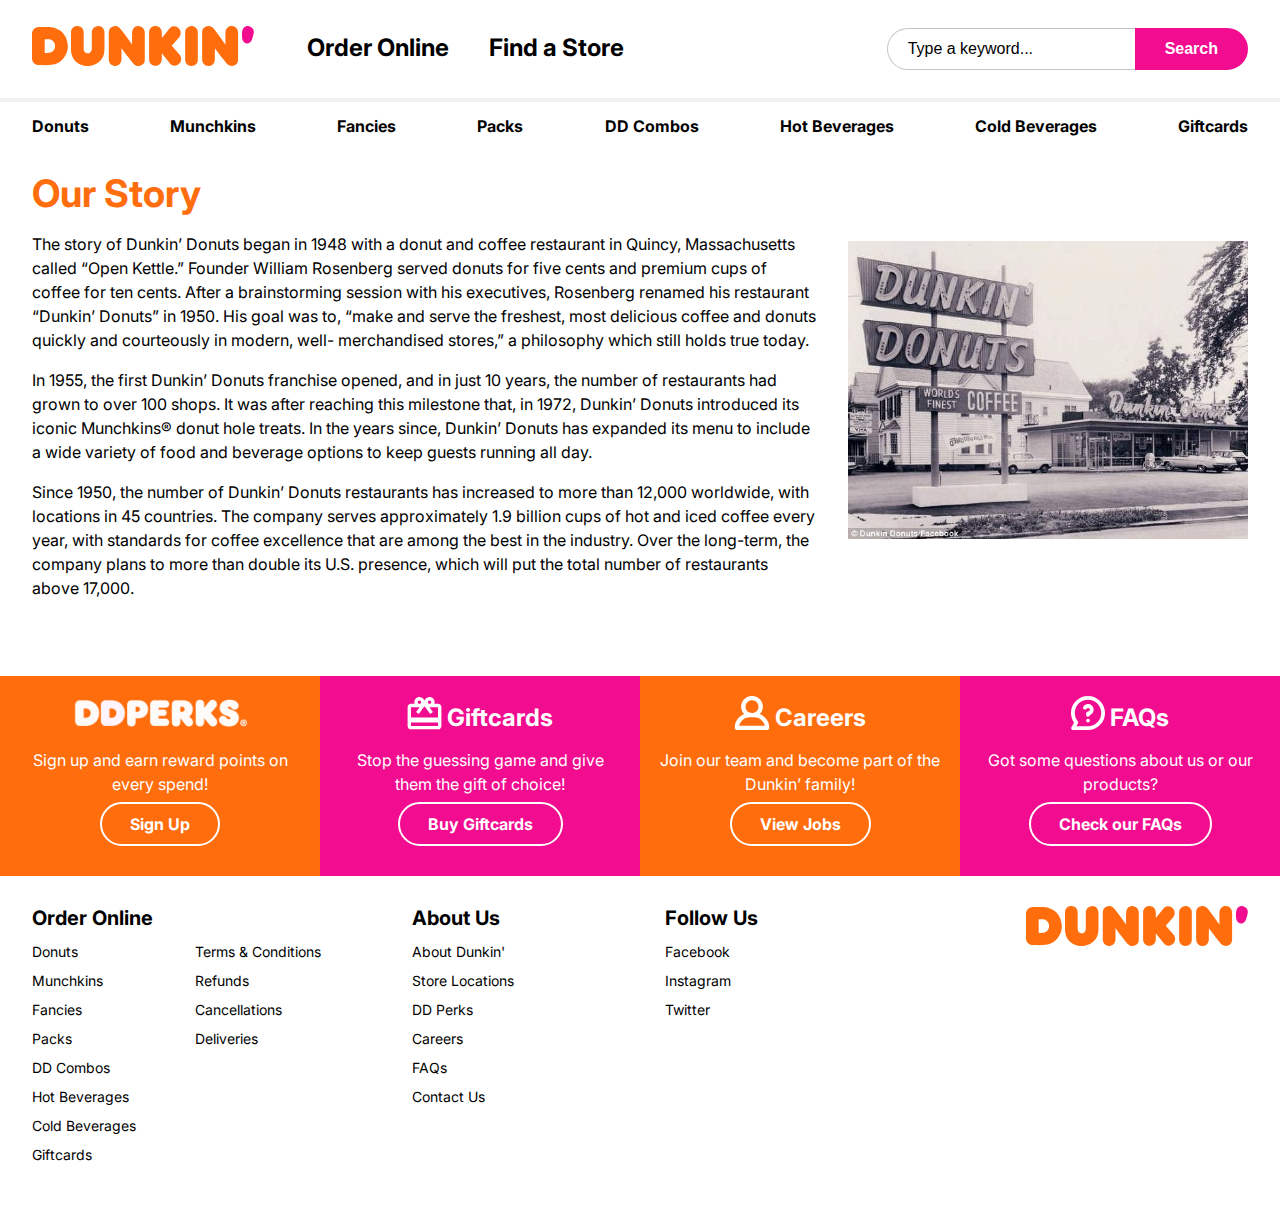
==== about.html @ 311b47f5 "locations and contact page done" ====
<!-- This is a student project for Yoobee School of Design -->
<!DOCTYPE html>
<html lang="en">

<head>
  <title>Dunkin' NZ - Shop Online for Pick-up & Delivery</title>
  <meta charset="utf-8">
  <meta name="viewport" content="width=device-width, initial-scale=1">
  <link href="./css/modal/bootstrap.css" rel="stylesheet">
  <link href="./css/style.css" rel="stylesheet">
  <script src="https://ajax.googleapis.com/ajax/libs/jquery/3.6.0/jquery.min.js"></script>
  <script src="./js/modal/bootstrap.min.js"></script>
  <script src="./js/js.js"></script>

</head>

<body>


  <div class="fixed">
    <header>
      <div class="widthlimit">
        <div class="headerleft">
          <a href="index.html">
            <img id="headerlogo" src="./images/brand/dunkinlogo.svg" alt="Dunkin' NZ" />
          </a>
          <a class="mobilemenubtn" onclick="openNav()"><img src="./images/icons/hamburgermenu.svg" /></a>
        </div>

        <div id="mobileMenu" class="mobilemenu">
          <a href="javascript:void(0)" class="closebtn" onclick="closeNav()"><img
              src="./images/icons/close-white.svg" /></a>
          <a href="order.html">Order Online</a>
          <a href="locations.html">Find a Store</a>
          <a href="about.html">About Dunkin'</a>
          <a href="ddperks.html">DD Perks</a>
          <a href="careers.html">Careers</a>
          <a href="faq.html">FAQs</a>
          <a href="contact.html">Contact Us</a>
        </div>

        <div class="headerright">
          <nav id="headernav">
            <ul class="nav">
              <li class="nav-item">
                <a class="nav-link" href="order.html">Order Online</a>
              </li>
              <li class="nav-item">
                <a class="nav-link" href="locations.html">Find a Store</a>
              </li>
          </nav>

          <form id="headersearch" role="search">
            <div class="desktopview">
              <input type="text" class="search" placeholder="Type a keyword..." 
                name="search"><button type="submit" class="btn btn-primary search">Search</button>
            </div>
            <div class="tabletview">
              <a href="#"><img src="./images/icons/search.svg" /></a>
            </div>
            <div class="mobileview">
              <a href="#"><img src="./images/icons/search.svg" /></a>
            </div>
          </form>
        </div>
      </div>
    </header>

    <nav class="productnav widthlimit">
      <ul class="nav">
        <li class="nav-item">
          <a class="nav-link" href="order.html#donuts">Donuts</a>
        </li>
        <li class="nav-item">
          <a class="nav-link" href="order.html#munchkins">Munchkins</a>
        </li>
        <li class="nav-item">
          <a class="nav-link" href="order.html#fancies">Fancies</a>
        </li>
        <li class="nav-item">
          <a class="nav-link" href="order.html#packs">Packs</a>
        </li>
        <li class="nav-item">
          <a class="nav-link" href="order.html#DDcombos">DD Combos</a>
        </li>
        <li class="nav-item">
          <a class="nav-link" href="order.html#hotbeverages">Hot Beverages</a>
        </li>
        <li class="nav-item">
          <a class="nav-link" href="order.html#coldbeverages">Cold Beverages</a>
        </li>
        <li class="nav-item">
          <a class="nav-link" href="order.html#giftcards">Giftcards</a>
        </li>
      </ul>
    </nav>



  </div>


  <main class="widthlimit">

    <section class="ourstory staticcontent">

        
  
<div>

        <h1>Our Story</h1>
   
    <p>The story of Dunkin’ Donuts began in 1948 with a donut and coffee restaurant in Quincy, Massachusetts called “Open Kettle.” Founder William Rosenberg served donuts for five cents and premium cups of coffee for ten cents. After a brainstorming session with his executives, Rosenberg renamed his restaurant “Dunkin’ Donuts” in 1950. His goal was to, “make and serve the freshest, most delicious coffee and donuts quickly and courteously in modern, well- merchandised stores,” a philosophy which still holds true today.</p>

       <p>In 1955, the first Dunkin’ Donuts franchise opened, and in just 10 years, the number of restaurants had grown to over 100 shops. It was after reaching this milestone that, in 1972, Dunkin’ Donuts introduced its iconic Munchkins® donut hole treats. In the years since, Dunkin’ Donuts has expanded its menu to include a wide variety of food and beverage options to keep guests running all day.</p> 
        
        <p>
        Since 1950, the number of Dunkin’ Donuts restaurants has increased to more than 12,000 worldwide, with locations in 45 countries. The company serves approximately 1.9 billion cups of hot and iced coffee every year, with standards for coffee excellence that are among the best in the industry. Over the long-term, the company plans to more than double its U.S. presence, which will put the total number of restaurants above 17,000.</p>

    </div>

    <div><img src="./images/brand/history.jpg" /></div>
 
        


    <!-- source: https://news.dunkindonuts.com/internal_redirect/cms.ipressroom.com.s3.amazonaws.com/285/files/201610/Dunkin%27%20Donuts%20History_11%203%2016.pdf -->
</section>


<section id="bottomctas">

  <div class="cta-container orange">
      <h4 class="cta-title"><img class="ddperkscta" src="./images/brand/ddperkslogo-white.png"
              alt="DDPerks" /></h4>
      <p class="cta-text">Sign up and earn reward points
          on every spend!</p>
      <a href="ddperks.html" class="btn-outline">Sign Up</a>
  </div>

  <div class="cta-container">
      <h4 class="cta-title"><img src="./images/icons/giftcard.svg" alt="Giftcards" /> Giftcards</h4>
      <p class="cta-text">Stop the guessing game and give them the gift of choice!</p>
      <a href="order.html#giftcards" class="btn-outline">Buy Giftcards</a>
  </div>

  <div class="cta-container orange careers">
      <h4 class="cta-title"><img src="./images/icons/user.svg" alt="Careers" /> Careers</h4>
      <p class="cta-text">Join our team and become part of the Dunkin’ family!</p>
      <a href="careers.html" class="btn-outline">View Jobs</a>
  </div>

  <div class="cta-container faq">
      <h4 class="cta-title"><img src="./images/icons/faq.svg" alt="FAQs" /> FAQs</h4>
      <p class="cta-text">Got some questions about us
          or our products?</p>
      <a href="faq.html" class="btn-outline">Check our FAQs</a>
  </div>

</section>


  </main>


  <footer>
    <div class="widthlimit">

      <nav id="footernav">
        <ul class="footernavitems">
          <li id="orderonline">
            <h5>Order Online</h5>
            <ul class="nav twocolorderonline">
              <li class="nav-item">
                <a class="nav-link" href="order.html#donuts">Donuts</a>
              </li>
              <li class="nav-item">
                <a class="nav-link" href="order.html#munchkins">Munchkins</a>
              </li>
              <li class="nav-item">
                <a class="nav-link" href="order.html#fancies">Fancies</a>
              </li>
              <li class="nav-item">
                <a class="nav-link" href="order.html#packs">Packs</a>
              </li>
              <li class="nav-item">
                <a class="nav-link" href="order.html#DDcombos">DD Combos</a>
              </li>
              <li class="nav-item">
                <a class="nav-link" href="order.html#hotbeverages">Hot Beverages</a>
              </li>
              <li class="nav-item">
                <a class="nav-link" href="order.html#coldbeverages">Cold Beverages</a>
              </li>
              <li class="nav-item">
                <a class="nav-link" href="order.html#giftcards">Giftcards</a>
              </li>
              <li class="nav-item">
                <a class="nav-link" href="orderinfo.html#terms">Terms & Conditions</a>
              </li>
              <li class="nav-item">
                <a class="nav-link" href="orderinfo.html#refunds">Refunds</a>
              </li>
              <li class="nav-item">
                <a class="nav-link" href="orderinfo.html#cancellations">Cancellations</a>
              </li>
              <li class="nav-item">
                <a class="nav-link" href="orderinfo.html#deliveries">Deliveries</a>
              </li>
            </ul>
          </li>

          <li id="aboutus">
            <h5>About Us</h5>
            <ul class="nav aboutus">
              <li class="nav-item">
                <a class="nav-link" href="about.html">About Dunkin'</a>
              </li>
              <li class="nav-item">
                <a class="nav-link" href="locations.html">Store Locations</a>
              </li>
              <li class="nav-item">
                <a class="nav-link" href="ddperks.html">DD Perks</a>
              </li>
              <li class="nav-item">
                <a class="nav-link" href="careers.html">Careers</a>
              </li>
              <li class="nav-item">
                <a class="nav-link" href="faq.html">FAQs</a>
              </li>
              <li class="nav-item">
                <a class="nav-link" href="contact.html">Contact Us</a>
              </li>
            </ul>
          </li>

          <li id="followus">
            <h5>Follow Us</h5>
            <ul class="nav followus">
              <li class="nav-item">
                <a class="nav-link" href="https://www.facebook.com/DunkinDonutsNZ/" target="_blank">Facebook</a>
              </li>
              <li class="nav-item">
                <a class="nav-link" href="https://www.instagram.com/dunkinnz/" target="#blank">Instagram</a>
              </li>
              <li class="nav-item">
                <a class="nav-link" href="https://twitter.com/dunkinnz?lang=en" target="_blank">Twitter</a>
              </li>
            </ul>
          </li>
        </ul>

      </nav>


      <div class="footerlogo">
        <a href="index.html" class="text-dark text-decoration-none">
          <img id="headerlogo" src="./images/brand/dunkinlogo.svg" alt="Dunkin' NZ" />
        </a>
      </div>



    </div>
  </footer>



</body>

</html>
---- css/style.css ----
/* Google Web font */
@import url('https://fonts.googleapis.com/css2?family=Inter:wght@400;700&display=swap');


* {
    box-sizing: border-box; 
}


:root {
    --dunkin-pink: #F20C90;
    --dunkin-pink-hover: linear-gradient(0deg, rgba(0, 0, 0, 0.1), rgba(0, 0, 0, 0.1)), var(--dunkin-pink);
    --dunkin-pink-hover-light: rgba(242, 12, 144, 0.05);
    --dunkin-orange: #FF6D0D;
    font-family: Inter, Arial, Helvetica, sans-serif;
    font-size: 16px;
    color: #000;
    margin: 0 auto;
}

html {
    scroll-behavior: smooth;
  }

html, body {
    background: #fff;
    margin: 0 auto;
    padding: 0;
    line-height: 1.5rem;
}

/* page structure css */

.widthlimit {

    max-width: 1312px;
    margin: 0 auto;
}

.fixed {
    position: fixed;
    top: 0;
    left: 0;
    width: 100%;
    background: #fff;
    z-index: 2;
}

main {
    padding-top: 130px;
    min-width: 375px;
    /* iphone se */
}

main.staticcontent
{
    margin-bottom: 40px;
}

section {
    margin-top: 40px;
}

div.twocol-content {
    display: flex;
    flex-direction: row;
    gap: 32px;
}

.mobilemenubtn,
.mobilemenu {
    display: none;
}

.narrow
{
    
    max-width: 700px;
    margin-left: auto;
    margin-right: auto;
    margin-top: 80px;
    margin-bottom: 40px;
}





/* general css */

h1,
h2,
h3,
h4,
h5,
h6 {
    font-weight: bold;
    padding: 0;
    margin: 0;
    line-height: normal;
}

h1 {
    font-size: 2.375rem;
    color: var(--dunkin-orange);

}

h2 {
    font-size: 2rem;

}

h3 {
    font-size: 1.75rem;

}

h4 {
    font-size: 1.5rem;

}

h5 {
    font-size: 1.25rem;

}

h6 {
    font-size: 1.125rem;

}

.sectiontitle {
    color: var(--dunkin-orange);
}

a,
a:visited {
    color: #000;
    text-decoration: none;
}

input,
select {
    border: 1px solid #C4C4C4;
    border-radius: 60px;
    padding: 11px 20px;
    background: #fff;
    font-size: 1rem;
    color: #000;
}

select {
    -webkit-appearance: none;
    -moz-appearance: none;
    appearance: none;
    background: url(../images/icons/arrow-down.svg) no-repeat right 15px center;
}

select::-ms-expand {
    display: none;
    /*To remove button from IE11 */
}

::placeholder {
    color: #000;
    opacity: 1;
    /* Firefox */
}

:-ms-input-placeholder {
    /* Internet Explorer 10-11 */
    color: #000;
}

::-ms-input-placeholder {
    /* Microsoft Edge */
    color: #000;
}

input:focus,
select:focus {
    border-color: #8C8C8C;
    outline: none;
}


button,
button.btn,
a.btn,
input[type=submit] {
    padding: 10px 28px;
    border-radius: 60px;
    font-weight: bold;
    color: #fff;
    background-color: var(--dunkin-pink);
    font-size: 1rem;
    border: 2px solid var(--dunkin-pink);
    white-space: nowrap;
    cursor: pointer;
}


input:focus::placeholder {
    color: transparent;
}

button:hover,
button:focus,
button.btn:hover,
button.btn:focus,
a.btn:hover,
a.btn:focus {
    background: var(--dunkin-pink-hover);
}


.btn-outline,
a.btn-outline,
button.btn-outline
 {
    padding: 10px 28px;
    border-radius: 60px;
    font-weight: bold;
    color: var(--dunkin-pink);
    background-color: transparent;
    font-size: 1rem;
    border: 2px solid var(--dunkin-pink);
    white-space: nowrap;
    cursor: pointer;
}

button.btn-outline:hover,
button.btn-outline:focus,
.btn-outline:hover,
.btn-outline:focus {
    background: var(--dunkin-pink-hover-light);
}


label {
    border: 0;
    clip: rect(0 0 0 0);
    height: 1px;
    margin: -1px;
    overflow: hidden;
    padding: 0;
    position: absolute;
    width: 1px;
}

/* header css */
header {
    box-shadow: 0px 4px 0px rgba(0, 0, 0, 0.05);
    display: flex;
    padding: 20px 0 20px 0;
}

header div {
    width: 100%;
    display: flex;
    justify-content: space-between;
}

header div .headerleft {
    flex-shrink: 4;
    align-items: center;
}

header div .headerright {
    align-items: center;
}

header nav ul {
    gap: 40px;
}

header nav ul li a {
    font-size: 1.5rem;
}

#headersearch input {
    border-radius: 60px 0px 0px 60px;
    border-right: 0px;
}

#headersearch button {
    border-radius: 0px 60px 60px 0px;
}

/* nav css */

nav ul {
    list-style-type: none;
    padding: 0;
    display: flex;
}

nav ul li {
    font-weight: bold;
    /*  white-space: nowrap;   breaks nav on mobile */
}



nav.productnav ul {
    justify-content: space-between;
    align-items: center;
    overflow: auto;
    min-width: 938px;
    /*min width before nav item words goes in 2 lines*/
    box-sizing: content-box;
}

nav.productnav ul li:first-child {
    padding-left: 0;
}

nav.productnav ul li:last-child {
    padding-right: 0;
}

.desktopview {
    display: block;
}

.tabletview,
.mobileview {
    display: none;
}

.callout {
    position: absolute;
    padding: 16px 16px 20px 16px;
    border-radius: 6px;
    box-shadow: 0 1px 5px 0 rgba(0, 0, 0, .12);
    width: 100%;
    text-align: center;
}

.callout.mobilenav {
    position: absolute;
    right: 0;
    margin: -1px 40px 0px 0px;
    background: var(--dunkin-orange);
    max-width: 200px;
    color: #fff;
}

.callout.mobilenav::after /* callout.mobilenav arrow */
    {
    content: "";
    position: absolute;
    width: 0;
    height: 0;
    top: 0;
    left: 55%;
    border: 0.5em solid #000;
    border-color: transparent transparent var(--dunkin-orange) var(--dunkin-orange);
    transform-origin: 0 0;
    transform: rotate(135deg);
    box-shadow: -3px 3px 4px 0 rgba(0, 0, 0, .08);
}


.callout.mobilenav img {
    height: 68px;
}

.callout.mobilenav .btn-outline {
    margin-top: 10px;
    border-color: #fff !important;
    color: #fff !important;
    background: transparent;
}

.callout.mobilenav {
    display: none;
}

/* footer nav styles is under footer css section */

/* heroimg */

.heroimg img {
    width: 100%;
}



/* product grid css */
.productsgrid {
    display: grid;
    grid-auto-flow: row;
    grid-template-columns: repeat(4, 1fr);
    gap: 32px;
}

.twocol-content .productlist {
    flex-grow: 3;
}

.packs .productsgrid {
    display: grid;
    grid-auto-flow: row;
    grid-template-columns: repeat(3, 1fr);
    /*   gap: 32px; */

}

.productitem {
    text-align: center;
}

.productimg1x1 {
    position: relative;
    width: 100%;
    padding-top: 100%;
    text-align: center;
    /* this div exists for 1:1 ratio */
}

.productimg

/* 1:1 ratio */
    {
    position: absolute;
    top: 0;
    left: 0;
    bottom: 0;
    right: 0;
    text-align: center;
    width: 100%;
}

.producttext {
    padding: 0 0px 20px 0px;
}

.modal .closecontainer {
    text-align: right;
}

.modalclose {
    margin: 0px;
    padding: 0px;
    background: none;
    border: 0;
    text-align: right;
    cursor: pointer;
}

.modalclose:hover,
.modalclose:active,
.modalclose:focus {
    background: none;
}

.modal-header h2 {
    text-align: center;
    color: var(--dunkin-orange);
    font-size: 2.375rem;
}

.modal-body .productimgcontainer {
    width: 100%;
    text-align: center;

}

.modalproductimg {
    width: 80%;
}

.modal .selectionheader {
    border-bottom: 1px solid #C4C4C4;
    display: flex;
    justify-content: space-between;
    padding-bottom: 8px;
    margin-bottom: 20px;
}

.modal .selectioncount {
    padding: 2px 15px;
    background: var(--dunkin-orange);
    color: #fff;
    border-radius: 30px;
    font-size: 0.75rem;
    font-weight: bold;
}

.flavour {
    padding: 0;
    margin: 0;
    list-style-type: none;
    columns: 2;
    -webkit-columns: 2;
    -moz-columns: 2;
}

.modal .donut-flavour li {
    display: flex;
    align-items: center;
    padding: 5px 0 5px 0;
    margin: 0;
    gap: 10px;
}

.modal .qty-number {
    white-space: nowrap;
    display: flex;
    gap: 5px;
}

.modal .qty-number input {
    padding: 0px;
    width: 24px;
    text-align: center;
    border: 0;
}

.modal .qty-number img {
    width: 18px;
    cursor: pointer;
    vertical-align: middle;
}

.modal img.thumb {
    width: 40px;
    height: auto;
}

.modal-footer-content {
    border-top: 1px solid #C4C4C4;
    padding-top: 16px;
    display: flex;
    align-items: center;
    justify-content: space-between;
    gap: 10px;
}

.modal-footer-content .qty-number {
    gap: 10px;
}

.modal .sidebysidebtns {
    display: flex;
    gap: 10px;
}

.modal .sidebysidebtns.fullwidth
{
    display: flex;
    gap: 10px;
    margin-top: 32px;
}

.modal .sidebysidebtns.fullwidth a
{ 
    display: block;
    width: 100%;
    text-align: center;
    line-height: initial;
}

#signuploginModal h5,
#cartModal h5
{
    color: var(--dunkin-pink);
    text-align: center;
    margin-top: 32px;
    margin-bottom: 12px;
}

#signuploginModal
{
    text-align: center;
}



/* order details box */
#orderdetails {
    border: 1px solid #C4C4C4;
    filter: drop-shadow(0px 4px 4px rgba(0, 0, 0, 0.25));
    border-radius: 10px;
    padding: 30px;
    background: #fff;
    width: 304px;
    text-align: center;
}

#orderdetails h4 {
    color: var(--dunkin-pink);
}

#orderdetails input,
#orderdetails select,
#orderdetails button,
#orderdetails .btn,
#signuploginModal input,
#cartModal input
{
    display: block;
    margin-bottom: 10px;
    width: 100%;
    line-height: initial;
}

#orderdetails h5,
.btn-checkout {
    margin-top: 32px;
    margin-bottom: 12px;
    line-height: initial;
}

a.underlined {
    text-decoration: underline;
    color: var(--dunkin-pink);
}

.radiotoggle {
    display: flex;
    margin-bottom: 10px;
}

.radiotoggle input[type=radio] {
    height: 1px;
    margin: -1px;
    overflow: hidden;
    padding: 0;
    position: relative;
    width: 1px !important;
    display: inline;
}


.pickupdeliverybtn {
    height: auto;
    margin: 0;
    overflow: auto;
    padding: 8px 8px;
    border-radius: 60px;
    position: relative;
    display: inline-block;
    cursor: pointer;
    width: 50%;
    border: 2px solid var(--dunkin-pink);
    color: var(--dunkin-pink);
    background-color: #fff;
    font-weight: bold;
    text-align: center;
}

.radiotoggle input[type=radio]:checked+label {
    background-color: var(--dunkin-pink);
    color: #fff;
}

.radiotoggle #pickupbtn {
    border-radius: 60px 0px 0px 60px;
    padding-left: 14px;
    padding-right: 8px;
}

.radiotoggle #deliverybtn {
    border-radius: 0px 60px 60px 0px;
}

label img {
    vertical-align: middle;
}

a.anchor
{display: block; position: relative; top: -160px; visibility: hidden; }

.cart-item,
.cart-total {
    display: flex;
    gap: 16px;
    text-align: left;
    border-bottom: 1px solid #C4C4C4;
    padding-bottom: 10px;
    margin-bottom: 10px;
    justify-content: space-between;
    font-weight: bold;
}

.cart-total {
    border-bottom: 0px;
}

.cart-item-desc {
    font-weight: normal;
    color: #8C8C8C;
}

.callout.itemadded {
    position: absolute;
    width: 304px;
    margin: -35px 0px 0px -354px;
    background: #fff;
}

.callout.itemadded::after /* callout.itemadded arrow */
    {
    content: "";
    position: absolute;
    width: 0;
    height: 0;
    top: 55%;
    left: 303px;
    border: 0.5em solid #000;
    border-color: transparent transparent #fff #fff;
    transform-origin: 0 0;
    transform: rotate(225deg);
    box-shadow: -3px 3px 4px 0 rgba(, 0, 0, .08);
}

#orderdetails .callout.itemadded h5 {
    margin: 0;
    padding: 0;
}

.callout.itemadded .closecallout {
    text-align: right;
    cursor: pointer;
}

.delete
{
    cursor: pointer;
}

#emptycart, p#emptycart-modal
{
    display: none;
    text-align: center;
}



input[type=submit]:disabled {
    opacity: 0.5;
    cursor: default;
}

.checkout-helpertext {
    display: block;
    font-size: 0.75rem;
    line-height: 1.25rem;
    color: #000;
}

#mobile-viewcart-bar {
    display: none;
}


.ourstory
{

    display: flex;
    gap: 32px;
    align-items: center;
}

.ourstory img{
    width: 400px;
}


/* Locations css */

.contactlocation h1
{
    margin-bottom: 20px;
}

.contactlocation h5
{   
    margin-bottom: 10px;
}

.contactlocation input {
    width: 100%;
    margin-bottom: 10px;
}

.contactlocation h1 
{
   text-align: center;
}

.branchsearch
{
    background: url(../images/icons/search.svg) no-repeat 15px;
    padding-left: 50px;
}

#storeslist
{
    display: flex;
    justify-content:space-between;
    gap: 16px;
    align-items: center;
    margin-top: 45px;
    padding-bottom: 20px;
}

#storeslist .sortbyfilter
{
    display: flex;
    gap: 16px;
}

#storeslist label {
    border: 0;
    clip:auto;
    height: auto;
    margin: 0px;
    overflow:unset;
    padding: 10px 0px 10px 0px;
    position: relative;
    width: auto;
}

#storeslist select
{
padding-right: 40px;
}

.sortbyfilter label
{
padding: 0 !important;
margin: 0 !important;
white-space: nowrap;
}

.sortbyfilter select {
    width: 100%;
}

.sortby, .filter {
    display: flex;
    gap: 10px;
    align-items: center;
}

.storebranch
{
    display: flex;
    gap: 16px;
    align-items: flex-start;
    justify-content: space-between;
    border-top: 1px solid #c4c4c4;
    padding-bottom: 30px;
    padding-top: 20px;

}



.storestatus
{
    text-align: right;
}

.storeopen, .storeclosed
{
    font-weight: bold;
}

.storeopen::before
{
    content:url('../images/icons/storeopen.svg');
    vertical-align: -15%;
}

.storeclosed::before
{
    content:url('../images/icons/storeclosed.svg');
    vertical-align: -15%;
}

.openclosetime
{
    margin-bottom:20px;
}

.storedetails a.underlined {
    color: #000;
}


/* bottom ctas */
#bottomctas {
    margin-top: 60px;
    display: grid;
    grid-auto-flow: row;
    grid-template-columns: repeat(4, 1fr);
    color: #fff;
    row-gap: 10px;
}

.cta-container {
    background-color: var(--dunkin-pink);
    padding: 20px 20px 40px 20px;
    text-align: center;
}

.orange {
    background-color: var(--dunkin-orange);
}

.cta-title {
    margin: 0 auto;
}

.cta-title img {
    height: 34px;
    vertical-align: -15%;
}



.cta-container a.btn-outline {

    border-color: #fff;
    color: #fff;
    background: transparent;
}

/* footer css */
footer {
    box-shadow: 0px -4px 4px rgba(0, 0, 0, 0.05);
    padding: 30px 0px 30px 0px;
    display: flex;
    margin-top: 40px;
}

footer div.widthlimit {
    display: flex;
    flex-grow: 1;
    gap: 32px;
}

footer nav {
    flex-grow: 3;
    padding: 0;
}

footer nav ul.footernavitems {
    display: flex;
    flex-direction: row;
    gap: 32px;
    flex-grow: 1;
    margin: 0px;
}

footer ul li {
    padding: 0px;
    margin-bottom: 5px;
    font-weight: normal;
    font-size: .875rem;
    flex-grow: 1;
}

footer h5 {
    margin-bottom: 10px;
}

footer nav ul li ul {
    flex-direction: column;
}

ul.twocolorderonline {
    display: grid;
    grid-auto-flow: column;
    grid-template-columns: auto auto;
    grid-template-rows: auto auto auto auto auto auto auto auto;
    flex-grow: 1;
}


.footerlogo {
    flex-grow: 1;
    text-align: right;
}


/******* desktop 1342px wide and below *******/
@media only screen and (max-width: 1342px) {

    header,
    nav,
    .productlist,
    .shop,
    .staticcontent,
    footer
    
    {
        padding-left: 32px;
        padding-right: 32px;
    }

    .leftcol {
        padding: 0px;
    }

    footer {
        margin-top: 0;
    }

    .productnav {

        overflow: scroll;
    }




}


/******* desktop 1042px wide and below *******/

@media only screen and (max-width: 1042px) {



    #headersearch .desktopview {
        display: none;
    }

    #headersearch .tabletview {
        display: block;
    }



}

/******* 962px wide and below show nav callout *******/

@media only screen and (max-width: 962px) {


    .callout.mobilenav {
        display: block;
    }

    .leftcol .productsgrid {
        grid-template-columns: repeat(2, 1fr);
    }

}




/********* tablet **********/
@media only screen and (max-width: 820px) {



    .productsgrid {
        grid-template-columns: repeat(2, 1fr);
        gap: 16px;
    }

    #bottomctas {
        grid-template-columns: repeat(2, 1fr);
        column-gap: 0;
        row-gap: 0;
    }

    .tabletview {
        display: block;
    }

    .desktopview,
    .mobileview {
        display: none;
    }


    .productnav {
        padding-left: 0px;
        padding-right: 0px;
    }

    .productnav ul {
        padding-left: 32px;
        padding-right: 32px;
    }

    nav.productnav ul {

        justify-content: flex-start;
        gap: 40px;

    }



    header nav ul li a {
        font-size: 1.25rem;
        padding: 0px;
    }

    button,
    a.btn,
    a.btn-outline,
    .btn.btn-outline,
    .btn-outline
    {
        padding: 10px 20px;
    }

    .careers {
        background-color: var(--dunkin-pink);
    }

    .faq {
        background-color: var(--dunkin-orange);
    }


    footer .widthlimit {
        flex-direction: column;
    }



    .footerlogo {
        text-align: right;
        margin-top: -100px;
    }





}




/******** smaller tablet - mobile *********/
@media only screen and (max-width: 663px) {

    header,
    nav,
    .productlist,
    .twocol-content,
    .shop,
    .staticcontent,
    footer {
        padding-left: 22px;
        padding-right: 22px;
    }

    header {
        padding-top: 22px;
        padding-bottom: 10px;
    }

    header .widthlimit {
        flex-direction: column;
        gap: 10px;
    }

    header nav ul {
        margin: 0px;
        gap: 40px;
    }

    header #headernav {
        padding-left: 0px;
    }


    header #headernav ul li {
        padding: 0px;
    }

    .headerleft {
        display: flex;
        justify-content: space-between;
    }

    .mobilemenubtn,
    .mobilemenu {
        display: block;
    }

    .mobilemenu {
        height: 100%;
        width: 0;
        position: fixed;
        z-index: 5;
        top: 0;
        right: 0;
        background-color: var(--dunkin-orange);
        overflow-x: hidden;
        transition: 0.5s;
        padding-top: 60px;
        box-shadow: -4px 0px 4px rgba(0, 0, 0, 0.25);
    }

    .mobilemenu a {
        padding: 10px 10px 10px 40px;
        text-decoration: none;
        font-size: 1.25rem;
        ;
        font-weight: bold;
        color: #fff;
        display: block;
        transition: 0.3s;
        white-space: nowrap;
        overflow-x: hidden;
    }

    .mobilemenu a:hover {
        color: #ffff;
    }

    .mobilemenu .closebtn {
        position: absolute;
        top: 28px;
        right: 22px;
        padding: 0px;
    }

    .mobilemenu .closebtn img {
        width: 24px;
    }


    .productnav ul {
        padding-left: 22px;
        padding-right: 22px;
    }

    main {
        padding-top: 150px;
    }

    main.home {
        padding-top: 130px;
    }



    

    .leftcol {
        padding: 0px;
    }



    h5.product-title {
        font-size: 1.125rem;

    }

    .mobileview {
        display: block;
    }

    #headersearch .tabletview,
    .tabletview {
        display: none;
    }

    .productsgrid {
        gap: 15px;
    }

    .flavour {
        columns: 1;
        -webkit-columns: 1;
        -moz-columns: 1;
    }

    .modal-footer-content .qty-number h5 {
        display: none;
    }

    #bottomctas {
        grid-template-columns: repeat(1, 1fr);
    }

    .careers {
        background-color: var(--dunkin-orange);
    }

    .faq {
        background-color: var(--dunkin-pink);
    }


.narrow
{
    margin-top: 40px;
}

    
        #storeslist,
        .sortbyfilter
        {
            flex-direction: column;
            gap: 10px;
            width: 100%;
 
        }
    
     #storeslist h5
        {
            margin-top: 0px;
            text-align:left;
            width: 100%;
            margin-bottom: 0px;
        }
    




    footer ul.footernavitems {
        display: grid !important;
        grid-auto-flow: row;
        grid-template-columns: 50% 50%;
        grid-template-rows: auto auto;
        column-gap: 16px;
        row-gap: 16px;
    }

    footer li#orderonline {
        grid-column: 1 / 3;
        /* spans columns 1 to 3 */
        grid-row: 1;

    }

    ul.twocolorderonline {
        grid-template-columns: 50% auto;
        column-gap: 16px;
    }

    footer li#aboutus {
        grid-column: 1;
        grid-row: 2;

    }

    footer li#followus {
        grid-column: 2;
        grid-row: 2;
    }

    .footerlogo {
        text-align: center;
        margin-top: 0px;
    }

    #orderdetails {
        display: none;
    }

    #mobile-viewcart-bar {
        display: flex;
        position: fixed;
        left: 0px;
        bottom: 0px;
        background: #fff;
        padding: 22px;
        width: 100%;
        /*  z-index: 2; */
        box-shadow: 0px -4px 4px rgba(0, 0, 0, 0.15);
        gap: 10px;
    }

    #mobile-viewcart-bar a {
        display: block;
        text-align: center;
        width: 100%;
        line-height: initial;
    }



}

/*************** mobile below 380px *********/
@media only screen and (max-width: 379px) {
#cartModal .sidebysidebtns.fullwidth
{
flex-direction: column;
}
}

/*************** super small below 375px *********/
@media only screen and (max-width: 374px) {
    .productsgrid {
        grid-template-columns: repeat(1, 1fr);
        gap: 16px;
    }

    header nav ul {
        margin: 0px;
        gap: 20px;
    }

    header nav ul li a {
        font-size: 1rem;
        padding: 0px;
    }

}
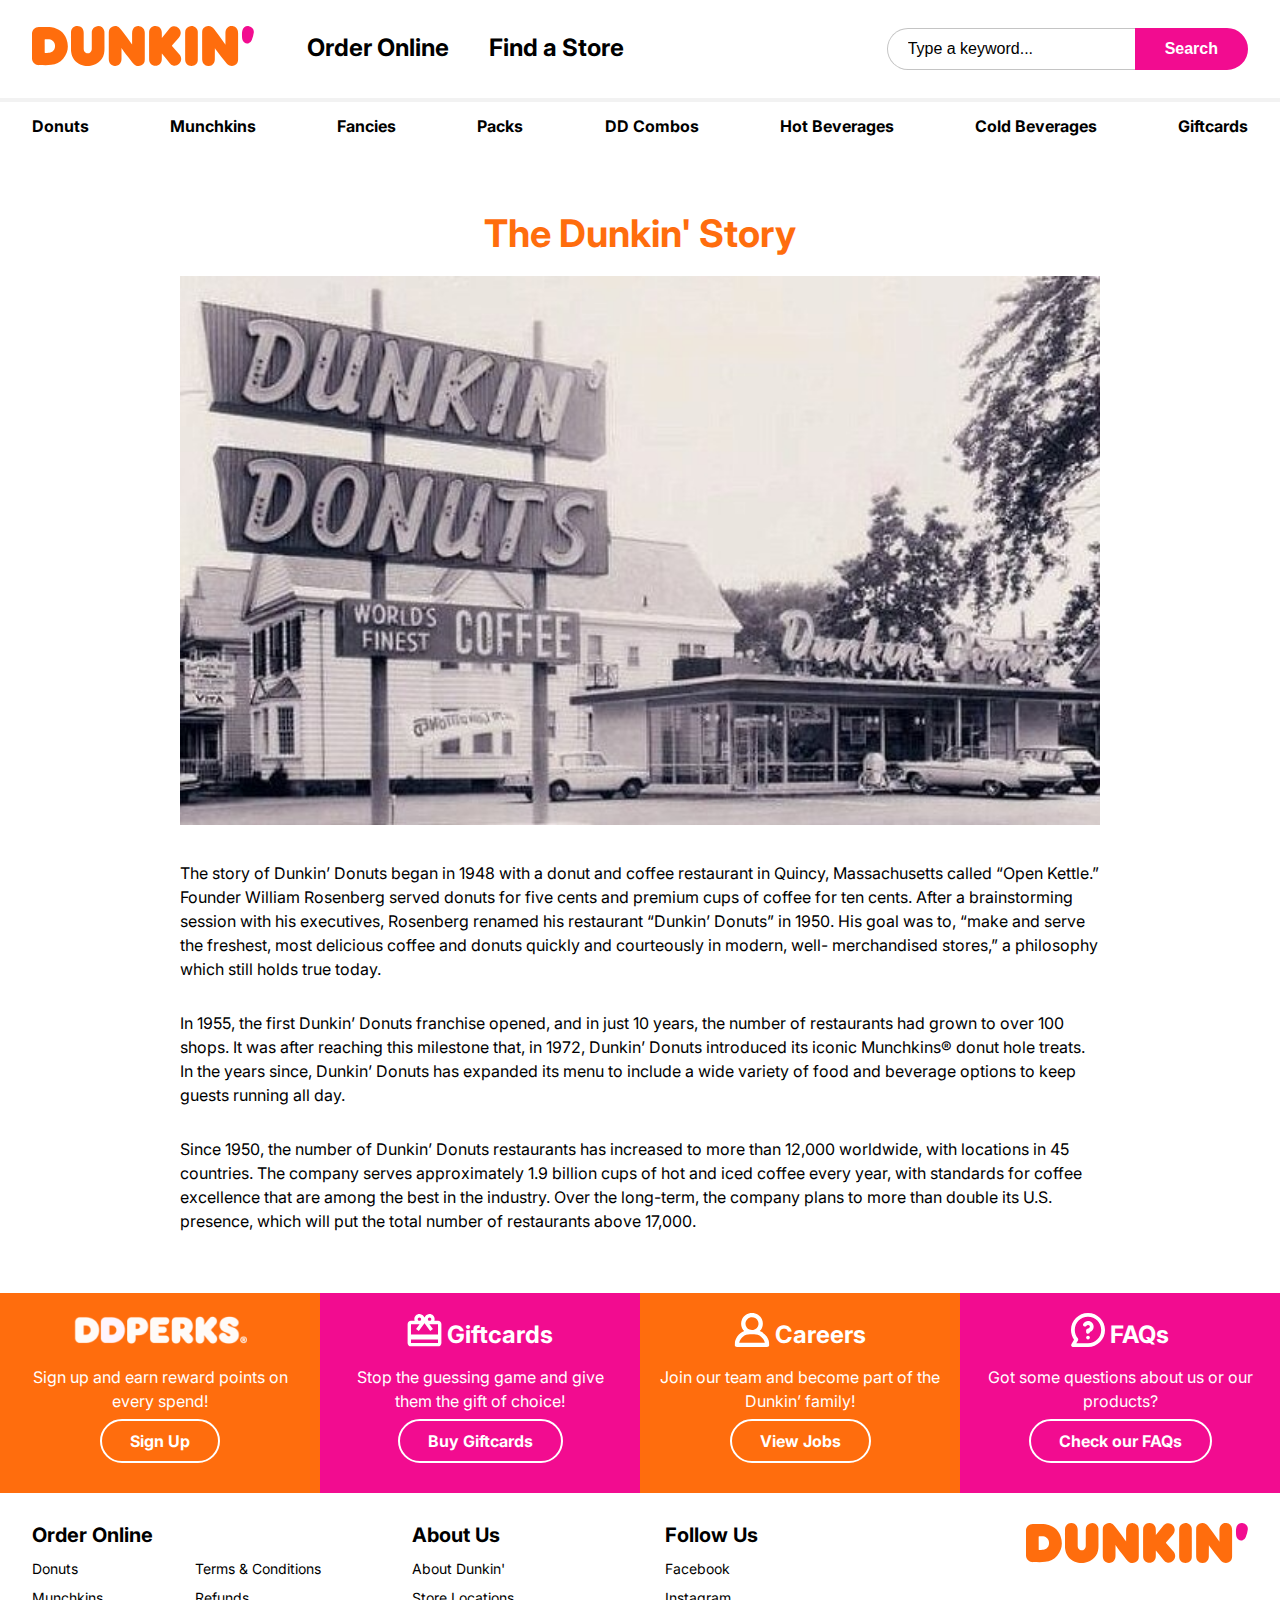
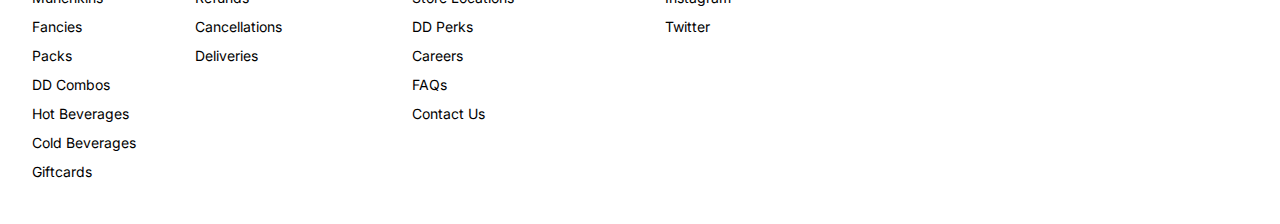
==== commit 8a7bf0fb: "modal in middle of page" ====
--- a/about.html
+++ b/about.html
@@ -102,13 +102,15 @@
 
   <main class="widthlimit">
 
-    <section class="ourstory staticcontent">
+    <section class="ourstory staticcontent narrow">
 
         
   
-<div>
-
-        <h1>Our Story</h1>
+
+
+        <h1>The Dunkin' Story</h1>
+
+        <div><img src="./images/brand/history.jpg" /></div>
    
     <p>The story of Dunkin’ Donuts began in 1948 with a donut and coffee restaurant in Quincy, Massachusetts called “Open Kettle.” Founder William Rosenberg served donuts for five cents and premium cups of coffee for ten cents. After a brainstorming session with his executives, Rosenberg renamed his restaurant “Dunkin’ Donuts” in 1950. His goal was to, “make and serve the freshest, most delicious coffee and donuts quickly and courteously in modern, well- merchandised stores,” a philosophy which still holds true today.</p>
 
@@ -117,9 +119,9 @@
         <p>
         Since 1950, the number of Dunkin’ Donuts restaurants has increased to more than 12,000 worldwide, with locations in 45 countries. The company serves approximately 1.9 billion cups of hot and iced coffee every year, with standards for coffee excellence that are among the best in the industry. Over the long-term, the company plans to more than double its U.S. presence, which will put the total number of restaurants above 17,000.</p>
 
-    </div>
-
-    <div><img src="./images/brand/history.jpg" /></div>
+
+
+
  
         
 
--- a/css/style.css
+++ b/css/style.css
@@ -75,7 +75,7 @@
 .narrow
 {
     
-    max-width: 700px;
+    max-width: 984px;
     margin-left: auto;
     margin-right: auto;
     margin-top: 80px;
@@ -104,6 +104,12 @@
     font-size: 2.375rem;
     color: var(--dunkin-orange);
 
+}
+
+.narrow h1 
+{
+   text-align: center;
+   margin-bottom: 20px;
 }
 
 h2 {
@@ -375,7 +381,7 @@
     background: transparent;
 }
 
-.callout.mobilenav {
+#calloutmobilenav {
     display: none;
 }
 
@@ -735,7 +741,7 @@
 
 #emptycart, p#emptycart-modal
 {
-    display: none;
+    display: none; 
     text-align: center;
 }
 
@@ -761,22 +767,21 @@
 .ourstory
 {
 
-    display: flex;
-    gap: 32px;
-    align-items: center;
+
 }
 
 .ourstory img{
-    width: 400px;
+    width: 100%;
+}
+
+.ourstory p
+{
+    margin: 30px 0px 30px 0px;
 }
 
 
 /* Locations css */
 
-.contactlocation h1
-{
-    margin-bottom: 20px;
-}
 
 .contactlocation h5
 {   
@@ -788,10 +793,7 @@
     margin-bottom: 10px;
 }
 
-.contactlocation h1 
-{
-   text-align: center;
-}
+
 
 .branchsearch
 {
@@ -1047,7 +1049,7 @@
 @media only screen and (max-width: 962px) {
 
 
-    .callout.mobilenav {
+    #calloutmobilenav {
         display: block;
     }
 
@@ -1113,7 +1115,7 @@
     button,
     a.btn,
     a.btn-outline,
-    .btn.btn-outline,
+    button.btn-outline,
     .btn-outline
     {
         padding: 10px 20px;
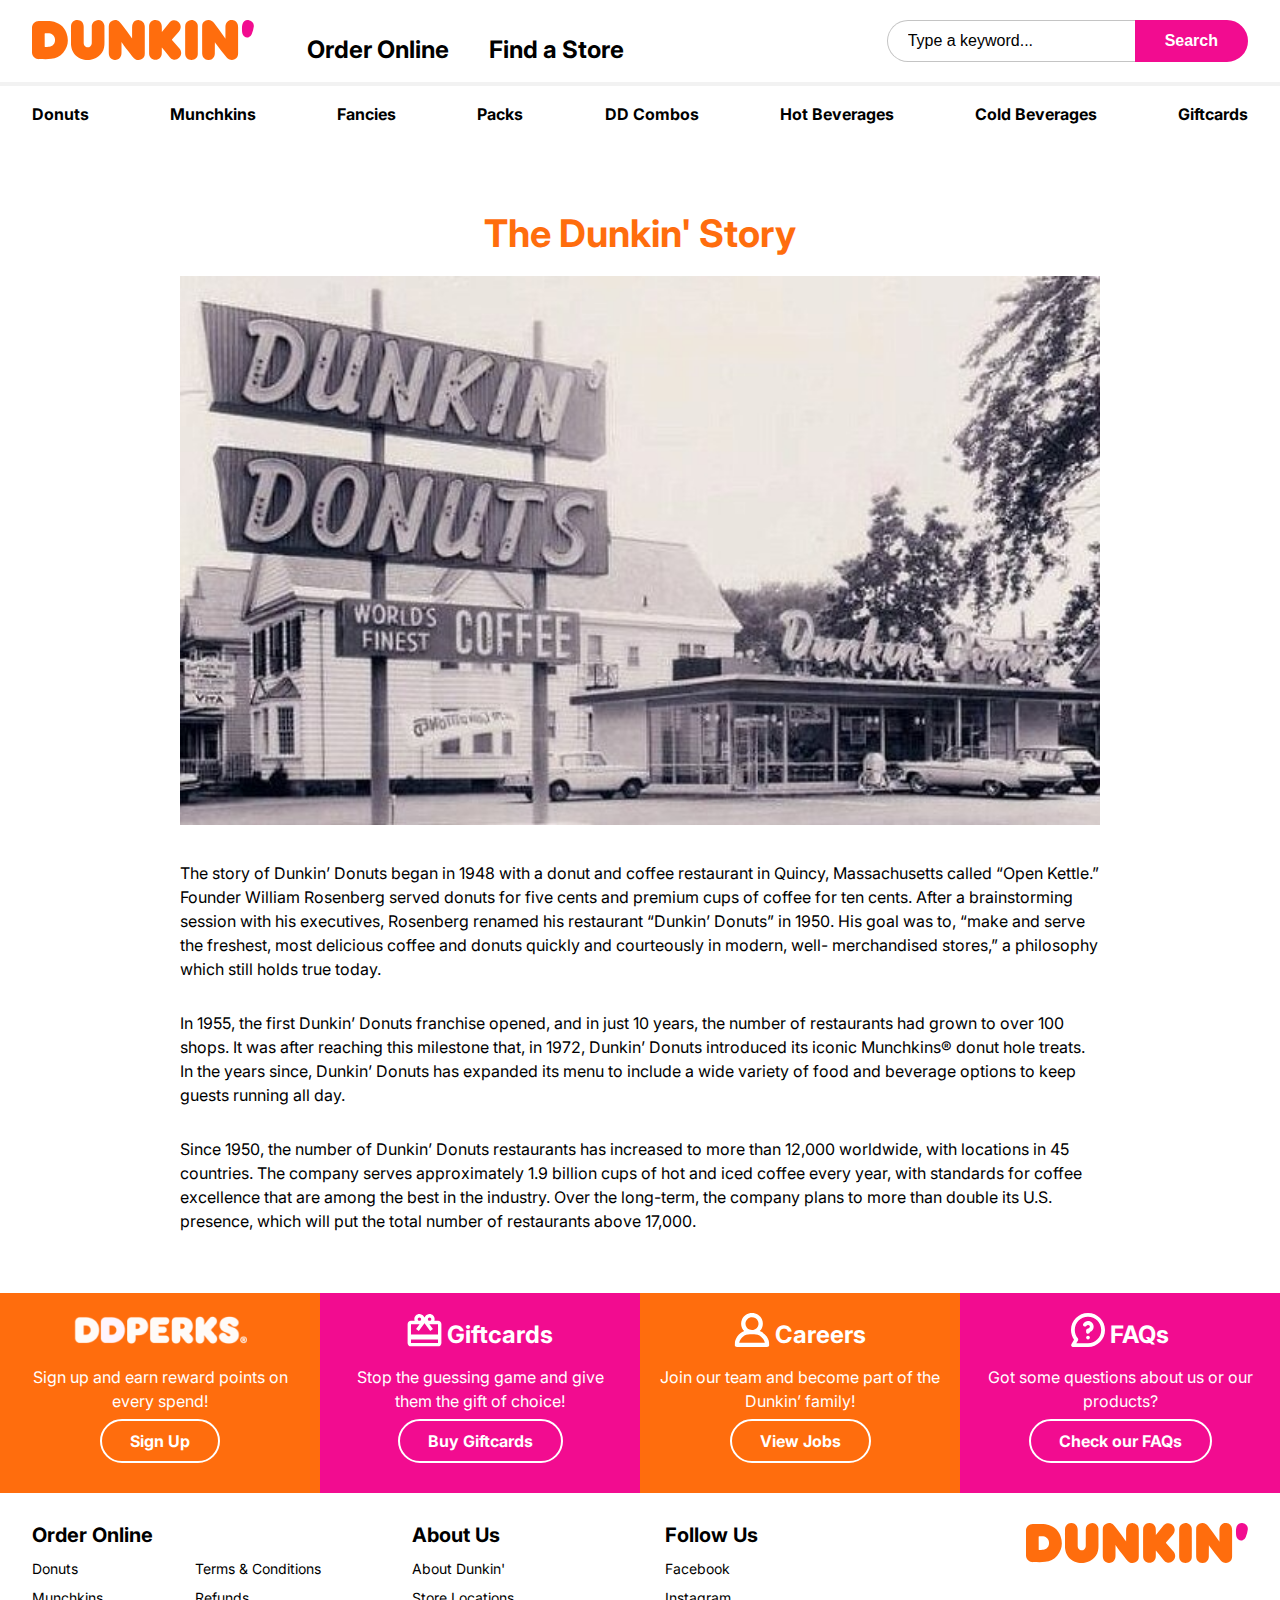
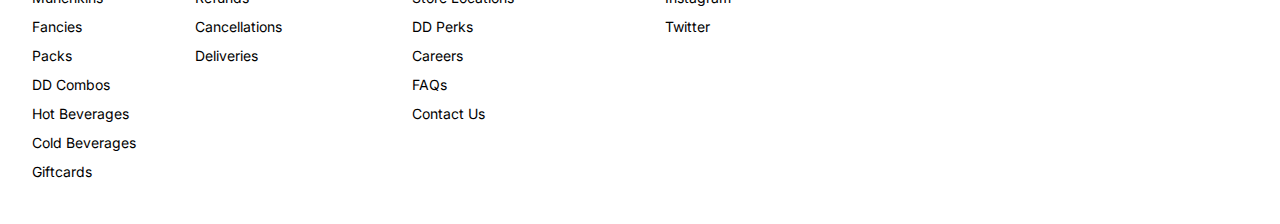
==== commit d5bcbb46: "accessibility update" ====
--- a/about.html
+++ b/about.html
@@ -3,14 +3,11 @@
 <html lang="en">
 
 <head>
-  <title>Dunkin' NZ - Shop Online for Pick-up & Delivery</title>
+  <title>Dunkin' NZ - The Dunkin' Story</title>
   <meta charset="utf-8">
   <meta name="viewport" content="width=device-width, initial-scale=1">
-  <link href="./css/modal/bootstrap.css" rel="stylesheet">
   <link href="./css/style.css" rel="stylesheet">
-  <script src="https://ajax.googleapis.com/ajax/libs/jquery/3.6.0/jquery.min.js"></script>
-  <script src="./js/modal/bootstrap.min.js"></script>
-  <script src="./js/js.js"></script>
+  <script src="./js/onclicks.js"></script>
 
 </head>
 
@@ -24,12 +21,12 @@
           <a href="index.html">
             <img id="headerlogo" src="./images/brand/dunkinlogo.svg" alt="Dunkin' NZ" />
           </a>
-          <a class="mobilemenubtn" onclick="openNav()"><img src="./images/icons/hamburgermenu.svg" /></a>
+          <a class="mobilemenubtn" onclick="openNav()"><img src="./images/icons/hamburgermenu.svg" alt="Open Menu" /></a>
         </div>
 
         <div id="mobileMenu" class="mobilemenu">
           <a href="javascript:void(0)" class="closebtn" onclick="closeNav()"><img
-              src="./images/icons/close-white.svg" /></a>
+              src="./images/icons/close-white.svg" alt="Close Menu" /></a>
           <a href="order.html">Order Online</a>
           <a href="locations.html">Find a Store</a>
           <a href="about.html">About Dunkin'</a>
@@ -47,19 +44,20 @@
               </li>
               <li class="nav-item">
                 <a class="nav-link" href="locations.html">Find a Store</a>
-              </li>
+              </li></ul>
           </nav>
 
           <form id="headersearch" role="search">
             <div class="desktopview">
-              <input type="text" class="search" placeholder="Type a keyword..." 
-                name="search"><button type="submit" class="btn btn-primary search">Search</button>
+              <label for="search">Search</label>
+              <input type="text" id="search" class="search" placeholder="Type a keyword..." 
+                name="search"><button type="submit" class="btn search">Search</button>
             </div>
             <div class="tabletview">
-              <a href="#"><img src="./images/icons/search.svg" /></a>
+              <a href="#"><img src="./images/icons/search.svg" alt="Search" /></a>
             </div>
             <div class="mobileview">
-              <a href="#"><img src="./images/icons/search.svg" /></a>
+              <a href="#"><img src="./images/icons/search.svg" alt="Search" /></a>
             </div>
           </form>
         </div>
@@ -97,6 +95,7 @@
 
 
 
+
   </div>
 
 
@@ -110,7 +109,7 @@
 
         <h1>The Dunkin' Story</h1>
 
-        <div><img src="./images/brand/history.jpg" /></div>
+        <div><img src="./images/brand/history.jpg" alt="The First Dunkin' restaurant, still in operation today." /></div>
    
     <p>The story of Dunkin’ Donuts began in 1948 with a donut and coffee restaurant in Quincy, Massachusetts called “Open Kettle.” Founder William Rosenberg served donuts for five cents and premium cups of coffee for ten cents. After a brainstorming session with his executives, Rosenberg renamed his restaurant “Dunkin’ Donuts” in 1950. His goal was to, “make and serve the freshest, most delicious coffee and donuts quickly and courteously in modern, well- merchandised stores,” a philosophy which still holds true today.</p>
 
@@ -133,30 +132,29 @@
 <section id="bottomctas">
 
   <div class="cta-container orange">
-      <h4 class="cta-title"><img class="ddperkscta" src="./images/brand/ddperkslogo-white.png"
-              alt="DDPerks" /></h4>
-      <p class="cta-text">Sign up and earn reward points
-          on every spend!</p>
-      <a href="ddperks.html" class="btn-outline">Sign Up</a>
+    <h4 class="cta-title"><img class="ddperkscta" src="./images/brand/ddperkslogo-white.png" alt="DDPerks" /></h4>
+    <p class="cta-text">Sign up and earn reward points
+      on every spend!</p>
+    <a href="ddperks.html" class="btn-outline">Sign Up</a>
   </div>
 
   <div class="cta-container">
-      <h4 class="cta-title"><img src="./images/icons/giftcard.svg" alt="Giftcards" /> Giftcards</h4>
-      <p class="cta-text">Stop the guessing game and give them the gift of choice!</p>
-      <a href="order.html#giftcards" class="btn-outline">Buy Giftcards</a>
+    <h4 class="cta-title"><img src="./images/icons/giftcard.svg" alt="" /> Giftcards</h4>
+    <p class="cta-text">Stop the guessing game and give them the gift of choice!</p>
+    <a href="order.html#giftcards" class="btn-outline">Buy Giftcards</a>
   </div>
 
   <div class="cta-container orange careers">
-      <h4 class="cta-title"><img src="./images/icons/user.svg" alt="Careers" /> Careers</h4>
-      <p class="cta-text">Join our team and become part of the Dunkin’ family!</p>
-      <a href="careers.html" class="btn-outline">View Jobs</a>
+    <h4 class="cta-title"><img src="./images/icons/user.svg" alt="" /> Careers</h4>
+    <p class="cta-text">Join our team and become part of the Dunkin’ family!</p>
+    <a href="careers.html" class="btn-outline">View Jobs</a>
   </div>
 
   <div class="cta-container faq">
-      <h4 class="cta-title"><img src="./images/icons/faq.svg" alt="FAQs" /> FAQs</h4>
-      <p class="cta-text">Got some questions about us
-          or our products?</p>
-      <a href="faq.html" class="btn-outline">Check our FAQs</a>
+    <h4 class="cta-title"><img src="./images/icons/faq.svg" alt="" /> FAQs</h4>
+    <p class="cta-text">Got some questions about us
+      or our products?</p>
+    <a href="faq.html" class="btn-outline">Check our FAQs</a>
   </div>
 
 </section>
@@ -257,7 +255,7 @@
 
       <div class="footerlogo">
         <a href="index.html" class="text-dark text-decoration-none">
-          <img id="headerlogo" src="./images/brand/dunkinlogo.svg" alt="Dunkin' NZ" />
+          <img id="footerlogo" src="./images/brand/dunkinlogo.svg" alt="Dunkin' NZ" />
         </a>
       </div>
 
--- a/css/style.css
+++ b/css/style.css
@@ -5,6 +5,7 @@
 * {
     box-sizing: border-box; 
 }
+
 
 
 :root {
@@ -48,8 +49,6 @@
 
 main {
     padding-top: 130px;
-    min-width: 375px;
-    /* iphone se */
 }
 
 main.staticcontent
@@ -195,6 +194,7 @@
 button,
 button.btn,
 a.btn,
+.btn,
 input[type=submit] {
     padding: 10px 28px;
     border-radius: 60px;
@@ -247,7 +247,7 @@
 
 label {
     border: 0;
-    clip: rect(0 0 0 0);
+/*    clip: rect(0 0 0 0); */
     height: 1px;
     margin: -1px;
     overflow: hidden;
@@ -260,7 +260,7 @@
 header {
     box-shadow: 0px 4px 0px rgba(0, 0, 0, 0.05);
     display: flex;
-    padding: 20px 0 20px 0;
+ /*   padding: 20px 0 20px 0; */
 }
 
 header div {
@@ -272,7 +272,9 @@
 header div .headerleft {
     flex-shrink: 4;
     align-items: center;
-}
+    margin-top: 4px;
+}
+
 
 header div .headerright {
     align-items: center;
@@ -280,6 +282,14 @@
 
 header nav ul {
     gap: 40px;
+    margin: 0px;
+}
+
+header nav li
+{
+    padding: 38px 0px 18px 0px;
+    margin-bottom: -4px;
+    border-bottom: 4px solid transparent;
 }
 
 header nav ul li a {
@@ -307,6 +317,7 @@
     font-weight: bold;
     /*  white-space: nowrap;   breaks nav on mobile */
 }
+
 
 
 
@@ -317,7 +328,24 @@
     min-width: 938px;
     /*min width before nav item words goes in 2 lines*/
     box-sizing: content-box;
-}
+    margin: 0;
+}
+
+nav.productnav .nav li
+{
+    border-bottom: 4px solid transparent;  
+    padding: 20px 0px 14px 0px;
+    margin-bottom: 4px;
+}
+
+header nav li:hover,
+nav.productnav .nav li:hover,
+li.nav-item.activepage,
+nav.productnav .nav li.activepage
+{
+    border-bottom: 4px solid var(--dunkin-orange);
+}
+
 
 nav.productnav ul li:first-child {
     padding-left: 0;
@@ -485,6 +513,7 @@
     justify-content: space-between;
     padding-bottom: 8px;
     margin-bottom: 20px;
+    align-items: center;
 }
 
 .modal .selectioncount {
@@ -494,6 +523,7 @@
     border-radius: 30px;
     font-size: 0.75rem;
     font-weight: bold;
+    white-space: nowrap;
 }
 
 .flavour {
@@ -621,6 +651,16 @@
     line-height: initial;
 }
 
+#loginfields, #signupfields,
+#m-loginfields, #m-signupfields
+{
+    display: none;
+}
+
+#guestcheckout, #m-guestcheckout
+{
+    display: none;
+}
 a.underlined {
     text-decoration: underline;
     color: var(--dunkin-pink);
@@ -639,6 +679,7 @@
     position: relative;
     width: 1px !important;
     display: inline;
+    visibility:hidden;
 }
 
 
@@ -721,7 +762,7 @@
     border-color: transparent transparent #fff #fff;
     transform-origin: 0 0;
     transform: rotate(225deg);
-    box-shadow: -3px 3px 4px 0 rgba(, 0, 0, .08);
+    box-shadow: -3px 3px 4px 0 rgba(0, 0, 0, .08);
 }
 
 #orderdetails .callout.itemadded h5 {
@@ -819,7 +860,6 @@
 
 #storeslist label {
     border: 0;
-    clip:auto;
     height: auto;
     margin: 0px;
     overflow:unset;
@@ -967,6 +1007,7 @@
     font-weight: normal;
     font-size: .875rem;
     flex-grow: 1;
+    white-space: nowrap;
 }
 
 footer h5 {
@@ -1049,9 +1090,9 @@
 @media only screen and (max-width: 962px) {
 
 
-    #calloutmobilenav {
+/*    #calloutmobilenav {
         display: block;
-    }
+    } */
 
     .leftcol .productsgrid {
         grid-template-columns: repeat(2, 1fr);
@@ -1166,7 +1207,7 @@
 
     header {
         padding-top: 22px;
-        padding-bottom: 10px;
+/*        padding-bottom: 10px; */
     }
 
     header .widthlimit {
@@ -1185,7 +1226,7 @@
 
 
     header #headernav ul li {
-        padding: 0px;
+        padding: 0px 0px 10px 0px;
     }
 
     .headerleft {
@@ -1251,7 +1292,7 @@
     }
 
     main.home {
-        padding-top: 130px;
+        padding-top: 180px;
     }
 
 
@@ -1308,6 +1349,11 @@
 .narrow
 {
     margin-top: 40px;
+}
+
+.narrow h1
+{
+    text-align: left;
 }
 
     
@@ -1335,7 +1381,7 @@
     footer ul.footernavitems {
         display: grid !important;
         grid-auto-flow: row;
-        grid-template-columns: 50% 50%;
+    /*    grid-template-columns: 50% 50%; */
         grid-template-rows: auto auto;
         column-gap: 16px;
         row-gap: 16px;
@@ -1407,7 +1453,7 @@
 
 /*************** super small below 375px *********/
 @media only screen and (max-width: 374px) {
-    .productsgrid {
+    .leftcol .productsgrid, .productsgrid {
         grid-template-columns: repeat(1, 1fr);
         gap: 16px;
     }
@@ -1422,4 +1468,32 @@
         padding: 0px;
     }
 
+    #productModal .modal-footer-content
+    {
+        flex-direction: column;
+    }
+
+    .modal-footer-content .qty-number h5
+    {
+        display: block;
+    }
+
+    .modal-footer-content .qty-number
+    {
+        width: 100%;
+        justify-content: space-between;
+    }
+
+    .modal-footer-content .sidebysidebtns
+    {
+        width: 100%;
+    }
+
+    .modal-footer-content .sidebysidebtns a,
+    .modal-footer-content .sidebysidebtns button   
+    {
+        width: 100%;
+        margin-top: 10px;
+    }
+
 }